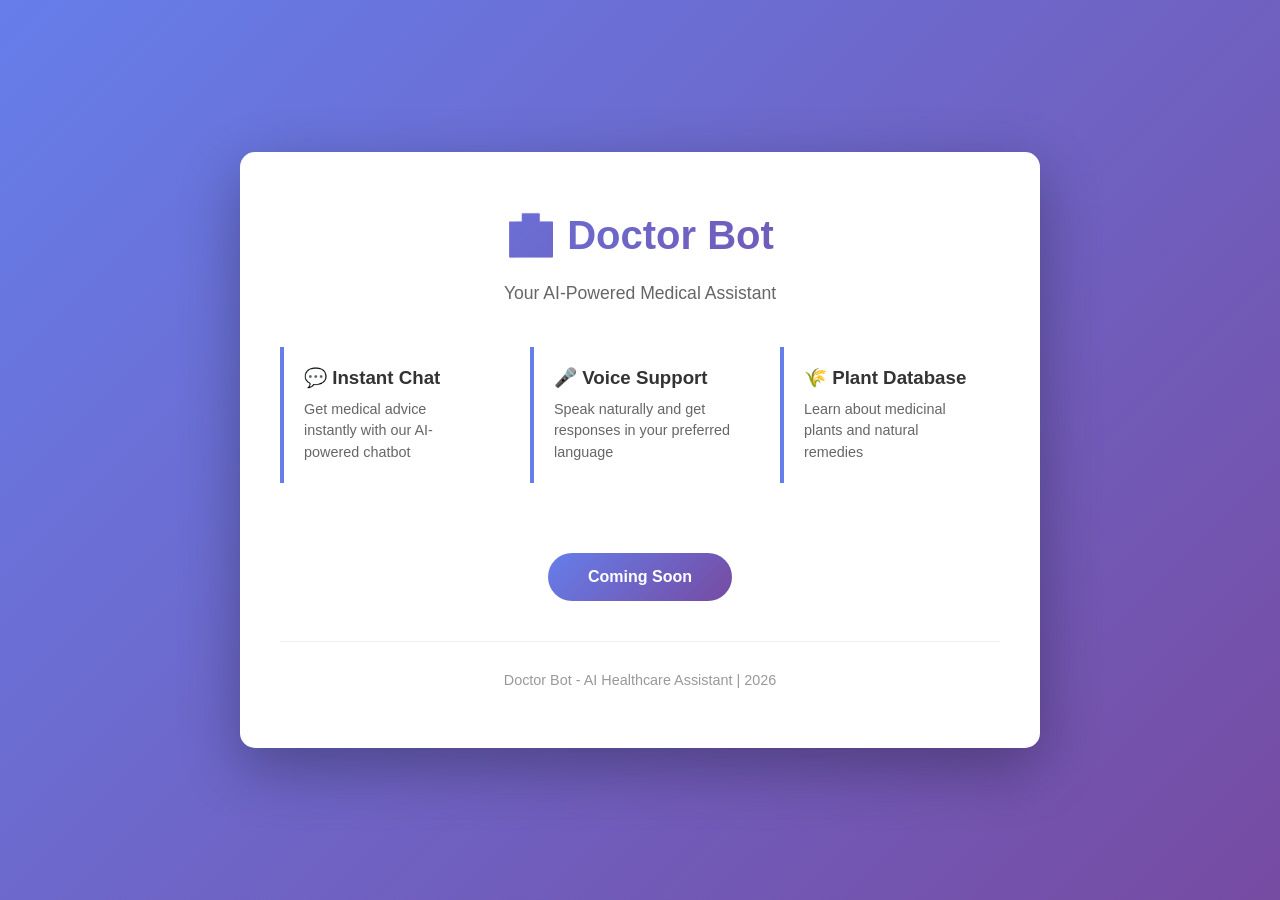
==== docs/index.html @ b7044f4a "Add docs folder for GitHub Pages" ====
<!DOCTYPE html>
<html lang="en">
<head>
    <meta charset="UTF-8">
    <meta name="viewport" content="width=device-width, initial-scale=1.0">
    <title>Doctor Bot - AI Medical Assistant</title>
    <style>
        * {
            margin: 0;
            padding: 0;
            box-sizing: border-box;
        }
        
        body {
            font-family: 'Segoe UI', Tahoma, Geneva, Verdana, sans-serif;
            background: linear-gradient(135deg, #667eea 0%, #764ba2 100%);
            min-height: 100vh;
            display: flex;
            align-items: center;
            justify-content: center;
            padding: 20px;
        }
        
        .container {
            max-width: 800px;
            width: 100%;
            background: white;
            border-radius: 15px;
            box-shadow: 0 20px 60px rgba(0, 0, 0, 0.3);
            padding: 60px 40px;
            text-align: center;
        }
        
        h1 {
            color: #333;
            font-size: 2.5em;
            margin-bottom: 20px;
            background: linear-gradient(135deg, #667eea 0%, #764ba2 100%);
            -webkit-background-clip: text;
            -webkit-text-fill-color: transparent;
            background-clip: text;
        }
        
        .subtitle {
            color: #666;
            font-size: 1.1em;
            margin-bottom: 40px;
            line-height: 1.6;
        }
        
        .features {
            display: grid;
            grid-template-columns: repeat(auto-fit, minmax(200px, 1fr));
            gap: 30px;
            margin: 40px 0;
            text-align: left;
        }
        
        .feature {
            padding: 20px;
            border-left: 4px solid #667eea;
        }
        
        .feature h3 {
            color: #333;
            margin-bottom: 10px;
        }
        
        .feature p {
            color: #666;
            font-size: 0.9em;
            line-height: 1.5;
        }
        
        .cta-button {
            display: inline-block;
            background: linear-gradient(135deg, #667eea 0%, #764ba2 100%);
            color: white;
            padding: 15px 40px;
            border-radius: 50px;
            text-decoration: none;
            font-weight: 600;
            margin-top: 30px;
            transition: transform 0.3s ease, box-shadow 0.3s ease;
            border: none;
            cursor: pointer;
            font-size: 1em;
        }
        
        .cta-button:hover {
            transform: translateY(-3px);
            box-shadow: 0 10px 25px rgba(102, 126, 234, 0.4);
        }
        
        .footer {
            margin-top: 40px;
            padding-top: 30px;
            border-top: 1px solid #eee;
            color: #999;
            font-size: 0.9em;
        }
    </style>
</head>
<body>
    <div class="container">
        <h1>🏥 Doctor Bot</h1>
        <p class="subtitle">Your AI-Powered Medical Assistant</p>
        
        <div class="features">
            <div class="feature">
                <h3>💬 Instant Chat</h3>
                <p>Get medical advice instantly with our AI-powered chatbot</p>
            </div>
            <div class="feature">
                <h3>🎤 Voice Support</h3>
                <p>Speak naturally and get responses in your preferred language</p>
            </div>
            <div class="feature">
                <h3>🌾 Plant Database</h3>
                <p>Learn about medicinal plants and natural remedies</p>
            </div>
        </div>
        
        <a href="#" class="cta-button">Coming Soon</a>
        
        <div class="footer">
            <p>Doctor Bot - AI Healthcare Assistant | 2026</p>
        </div>
    </div>
</body>
</html>
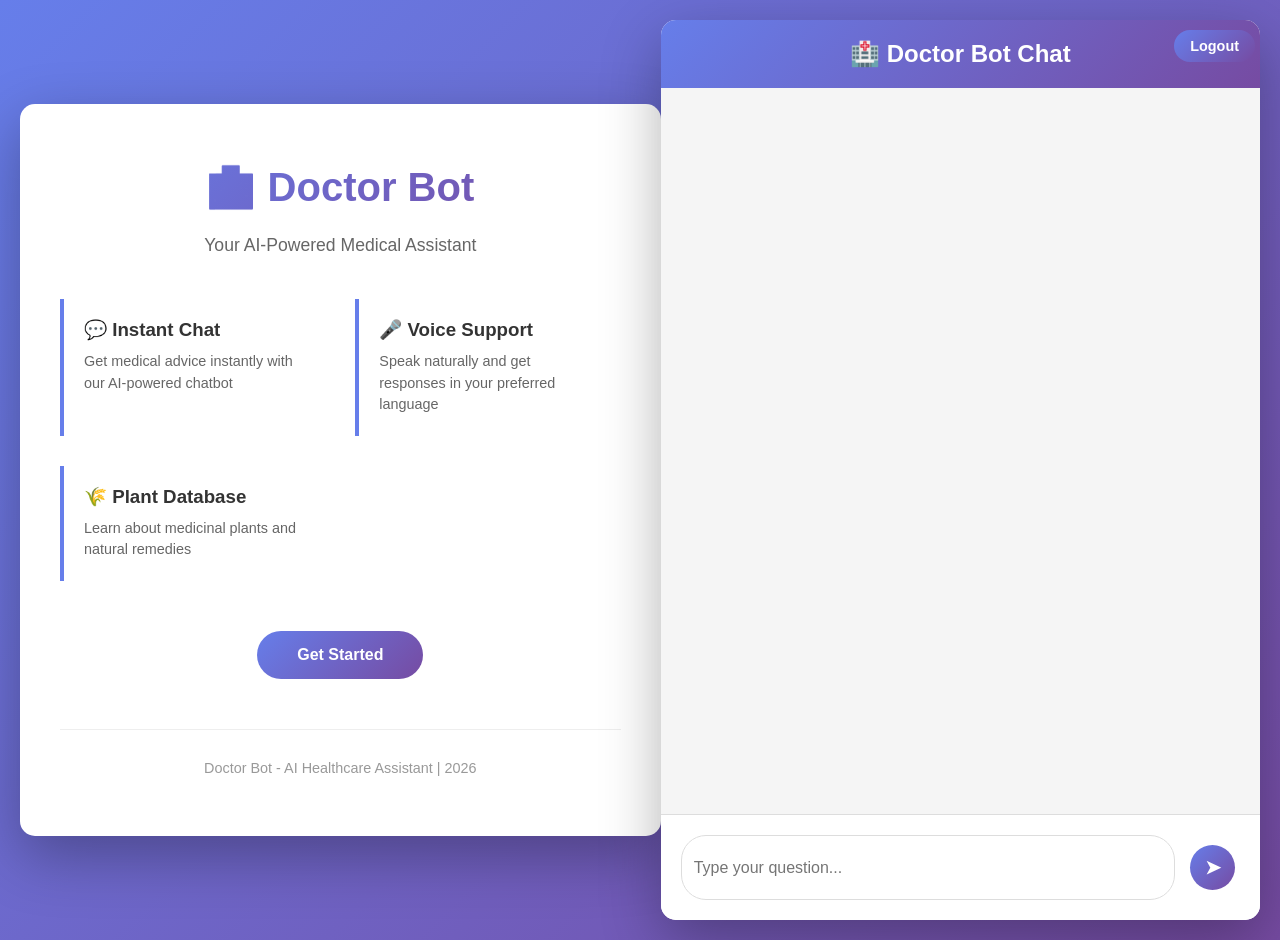
==== commit 9e95f853: "Add login, register, and chat functionality to GitHub Pages" ====
--- a/docs/index.html
+++ b/docs/index.html
@@ -22,16 +22,21 @@
         }
         
         .container {
-            max-width: 800px;
+            max-width: 900px;
             width: 100%;
             background: white;
             border-radius: 15px;
             box-shadow: 0 20px 60px rgba(0, 0, 0, 0.3);
+            overflow: hidden;
+        }
+        
+        /* Landing Page */
+        .landing {
             padding: 60px 40px;
             text-align: center;
         }
         
-        h1 {
+        .landing h1 {
             color: #333;
             font-size: 2.5em;
             margin-bottom: 20px;
@@ -41,7 +46,7 @@
             background-clip: text;
         }
         
-        .subtitle {
+        .landing .subtitle {
             color: #666;
             font-size: 1.1em;
             margin-bottom: 40px;
@@ -72,7 +77,7 @@
             line-height: 1.5;
         }
         
-        .cta-button {
+        .cta-button, button {
             display: inline-block;
             background: linear-gradient(135deg, #667eea 0%, #764ba2 100%);
             color: white;
@@ -80,14 +85,14 @@
             border-radius: 50px;
             text-decoration: none;
             font-weight: 600;
-            margin-top: 30px;
+            margin: 10px 5px;
             transition: transform 0.3s ease, box-shadow 0.3s ease;
             border: none;
             cursor: pointer;
             font-size: 1em;
         }
         
-        .cta-button:hover {
+        .cta-button:hover, button:hover {
             transform: translateY(-3px);
             box-shadow: 0 10px 25px rgba(102, 126, 234, 0.4);
         }
@@ -99,10 +104,191 @@
             color: #999;
             font-size: 0.9em;
         }
+        
+        /* Auth Pages */
+        .auth-page {
+            display: none;
+            padding: 50px 40px;
+            max-width: 400px;
+            margin: 0 auto;
+        }
+        
+        .auth-page.active {
+            display: block;
+        }
+        
+        .auth-page h2 {
+            color: #333;
+            margin-bottom: 30px;
+            text-align: center;
+        }
+        
+        .form-group {
+            margin-bottom: 20px;
+        }
+        
+        .form-group label {
+            display: block;
+            margin-bottom: 8px;
+            color: #333;
+            font-weight: 500;
+        }
+        
+        .form-group input {
+            width: 100%;
+            padding: 12px;
+            border: 1px solid #ddd;
+            border-radius: 8px;
+            font-size: 1em;
+            transition: border-color 0.3s;
+        }
+        
+        .form-group input:focus {
+            outline: none;
+            border-color: #667eea;
+        }
+        
+        .form-group button {
+            width: 100%;
+            padding: 12px;
+            margin: 0;
+        }
+        
+        .auth-link {
+            text-align: center;
+            margin-top: 20px;
+            color: #666;
+        }
+        
+        .auth-link a {
+            color: #667eea;
+            cursor: pointer;
+            text-decoration: underline;
+        }
+        
+        /* Chat Page */
+        .chat-page {
+            display: none;
+            height: 100vh;
+            display: flex;
+            flex-direction: column;
+            padding: 0;
+        }
+        
+        .chat-page.active {
+            display: flex;
+        }
+        
+        .chat-header {
+            background: linear-gradient(135deg, #667eea 0%, #764ba2 100%);
+            color: white;
+            padding: 20px;
+            text-align: center;
+            box-shadow: 0 2px 10px rgba(0, 0, 0, 0.1);
+        }
+        
+        .chat-header h2 {
+            margin: 0;
+        }
+        
+        .chat-messages {
+            flex: 1;
+            overflow-y: auto;
+            padding: 20px;
+            background: #f5f5f5;
+        }
+        
+        .message {
+            margin-bottom: 15px;
+            display: flex;
+            animation: slideIn 0.3s ease;
+        }
+        
+        @keyframes slideIn {
+            from {
+                opacity: 0;
+                transform: translateY(10px);
+            }
+            to {
+                opacity: 1;
+                transform: translateY(0);
+            }
+        }
+        
+        .message.user {
+            justify-content: flex-end;
+        }
+        
+        .message-bubble {
+            max-width: 70%;
+            padding: 12px 15px;
+            border-radius: 15px;
+            word-wrap: break-word;
+        }
+        
+        .message.user .message-bubble {
+            background: linear-gradient(135deg, #667eea 0%, #764ba2 100%);
+            color: white;
+        }
+        
+        .message.bot .message-bubble {
+            background: white;
+            color: #333;
+            border: 1px solid #ddd;
+        }
+        
+        .chat-input-area {
+            padding: 20px;
+            background: white;
+            border-top: 1px solid #ddd;
+            display: flex;
+            gap: 10px;
+        }
+        
+        .chat-input-area input {
+            flex: 1;
+            padding: 12px;
+            border: 1px solid #ddd;
+            border-radius: 25px;
+            font-size: 1em;
+        }
+        
+        .chat-input-area button {
+            background: linear-gradient(135deg, #667eea 0%, #764ba2 100%);
+            color: white;
+            border: none;
+            border-radius: 50%;
+            width: 45px;
+            height: 45px;
+            padding: 0;
+            cursor: pointer;
+            font-size: 1.2em;
+            display: flex;
+            align-items: center;
+            justify-content: center;
+            transition: transform 0.3s;
+        }
+        
+        .chat-input-area button:hover {
+            transform: scale(1.05);
+        }
+        
+        .logout-btn {
+            position: absolute;
+            top: 20px;
+            right: 20px;
+            padding: 8px 16px;
+            font-size: 0.9em;
+        }
+        
+        .hidden {
+            display: none;
+        }
     </style>
 </head>
 <body>
-    <div class="container">
+    <!-- Landing Page -->
+    <div id="landing" class="container landing active">
         <h1>🏥 Doctor Bot</h1>
         <p class="subtitle">Your AI-Powered Medical Assistant</p>
         
@@ -121,11 +307,201 @@
             </div>
         </div>
         
-        <a href="#" class="cta-button">Coming Soon</a>
+        <button onclick="showPage('login')" class="cta-button">Get Started</button>
         
         <div class="footer">
             <p>Doctor Bot - AI Healthcare Assistant | 2026</p>
         </div>
     </div>
+
+    <!-- Login Page -->
+    <div id="login" class="container auth-page">
+        <h2>Login</h2>
+        <form onsubmit="handleLogin(event)">
+            <div class="form-group">
+                <label>Email</label>
+                <input type="email" id="loginEmail" required>
+            </div>
+            <div class="form-group">
+                <label>Password</label>
+                <input type="password" id="loginPassword" required>
+            </div>
+            <div class="form-group">
+                <button type="submit">Login</button>
+            </div>
+        </form>
+        <div class="auth-link">
+            Don't have an account? <a onclick="showPage('register')">Register here</a>
+        </div>
+    </div>
+
+    <!-- Register Page -->
+    <div id="register" class="container auth-page">
+        <h2>Create Account</h2>
+        <form onsubmit="handleRegister(event)">
+            <div class="form-group">
+                <label>Name</label>
+                <input type="text" id="registerName" required>
+            </div>
+            <div class="form-group">
+                <label>Email</label>
+                <input type="email" id="registerEmail" required>
+            </div>
+            <div class="form-group">
+                <label>Password</label>
+                <input type="password" id="registerPassword" required>
+            </div>
+            <div class="form-group">
+                <button type="submit">Register</button>
+            </div>
+        </form>
+        <div class="auth-link">
+            Already have an account? <a onclick="showPage('login')">Login here</a>
+        </div>
+    </div>
+
+    <!-- Chat Page -->
+    <div id="chat" class="container chat-page">
+        <div class="chat-header">
+            <h2>🏥 Doctor Bot Chat</h2>
+            <button class="logout-btn" onclick="handleLogout()">Logout</button>
+        </div>
+        <div class="chat-messages" id="chatMessages"></div>
+        <div class="chat-input-area">
+            <input type="text" id="chatInput" placeholder="Type your question...">
+            <button onclick="sendMessage()">➤</button>
+        </div>
+    </div>
+
+    <script>
+        const API_BASE_URL = 'http://localhost:5000'; // Change to your backend URL
+        let currentUser = null;
+        let authToken = null;
+
+        function showPage(page) {
+            document.getElementById('landing').classList.remove('active');
+            document.getElementById('login').classList.remove('active');
+            document.getElementById('register').classList.remove('active');
+            document.getElementById('chat').classList.remove('active');
+            
+            if (page === 'landing') {
+                document.getElementById('landing').classList.add('active');
+            } else if (page === 'login') {
+                document.getElementById('login').classList.add('active');
+            } else if (page === 'register') {
+                document.getElementById('register').classList.add('active');
+            } else if (page === 'chat') {
+                document.getElementById('chat').classList.add('active');
+            }
+        }
+
+        async function handleRegister(event) {
+            event.preventDefault();
+            const name = document.getElementById('registerName').value;
+            const email = document.getElementById('registerEmail').value;
+            const password = document.getElementById('registerPassword').value;
+
+            try {
+                const response = await fetch(`${API_BASE_URL}/register`, {
+                    method: 'POST',
+                    headers: { 'Content-Type': 'application/json' },
+                    body: JSON.stringify({ name, email, password })
+                });
+                
+                if (response.ok) {
+                    alert('Registration successful! Please login.');
+                    showPage('login');
+                } else {
+                    alert('Registration failed. Please try again.');
+                }
+            } catch (error) {
+                alert('Error: ' + error.message);
+            }
+        }
+
+        async function handleLogin(event) {
+            event.preventDefault();
+            const email = document.getElementById('loginEmail').value;
+            const password = document.getElementById('loginPassword').value;
+
+            try {
+                const response = await fetch(`${API_BASE_URL}/login`, {
+                    method: 'POST',
+                    headers: { 'Content-Type': 'application/json' },
+                    body: JSON.stringify({ email, password })
+                });
+                
+                if (response.ok) {
+                    const data = await response.json();
+                    currentUser = data.user;
+                    authToken = data.token;
+                    showPage('chat');
+                    document.getElementById('chatMessages').innerHTML = '';
+                } else {
+                    alert('Login failed. Invalid credentials.');
+                }
+            } catch (error) {
+                alert('Error: ' + error.message);
+            }
+        }
+
+        async function sendMessage() {
+            const input = document.getElementById('chatInput');
+            const message = input.value.trim();
+            
+            if (!message) return;
+
+            // Display user message
+            addMessage(message, 'user');
+            input.value = '';
+
+            try {
+                const response = await fetch(`${API_BASE_URL}/chat`, {
+                    method: 'POST',
+                    headers: {
+                        'Content-Type': 'application/json',
+                        'Authorization': `Bearer ${authToken}`
+                    },
+                    body: JSON.stringify({ message })
+                });
+
+                if (response.ok) {
+                    const data = await response.json();
+                    addMessage(data.response, 'bot');
+                } else {
+                    addMessage('Sorry, there was an error processing your request.', 'bot');
+                }
+            } catch (error) {
+                addMessage('Error: Could not reach the server. Please check your connection.', 'bot');
+            }
+        }
+
+        function addMessage(text, sender) {
+            const messagesDiv = document.getElementById('chatMessages');
+            const messageDiv = document.createElement('div');
+            messageDiv.className = `message ${sender}`;
+            
+            const bubble = document.createElement('div');
+            bubble.className = 'message-bubble';
+            bubble.textContent = text;
+            
+            messageDiv.appendChild(bubble);
+            messagesDiv.appendChild(messageDiv);
+            messagesDiv.scrollTop = messagesDiv.scrollHeight;
+        }
+
+        function handleLogout() {
+            currentUser = null;
+            authToken = null;
+            showPage('landing');
+        }
+
+        // Allow sending message with Enter key
+        document.addEventListener('keypress', function(event) {
+            if (event.key === 'Enter' && document.getElementById('chat').classList.contains('active')) {
+                sendMessage();
+            }
+        });
+    </script>
 </body>
 </html>
